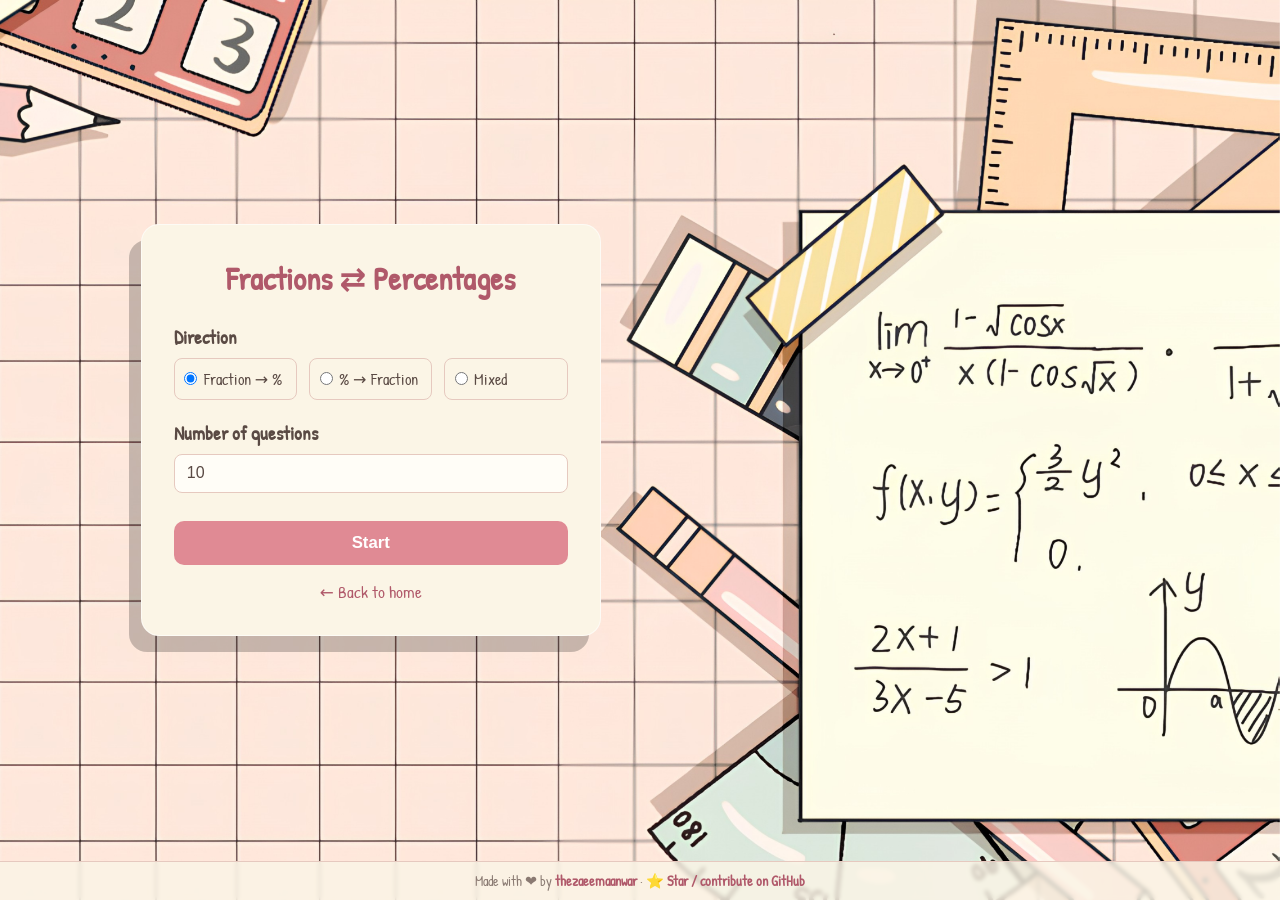
==== fractions.html @ 457f9756 "FEAT: Added percentage <-> fractions functionality" ====
<!doctype html>
<html lang="en">
	<head>
		<meta charset="UTF-8" />
		<meta name="viewport" content="width=device-width, initial-scale=1.0" />
		<title>Fractions ⇄ Percentages</title>
		<link rel="stylesheet" href="global.css" />
		<link rel="stylesheet" href="fractions.css" />
		<link rel="preconnect" href="https://fonts.googleapis.com" />
		<link rel="preconnect" href="https://fonts.gstatic.com" crossorigin />
		<link href="https://fonts.googleapis.com/css2?family=Patrick+Hand&display=swap" rel="stylesheet" />
	</head>
	<body>
		<div class="container">
			<!-- Settings screen -->
			<section id="settings-screen" class="screen">
				<h1>Fractions ⇄ Percentages</h1>

				<div class="field">
					<label>Direction</label>
					<div class="mode-options">
						<label class="mode-option">
							<input type="radio" name="direction" value="toPercent" checked />
							Fraction → %
						</label>
						<label class="mode-option">
							<input type="radio" name="direction" value="toFraction" />
							% → Fraction
						</label>
						<label class="mode-option">
							<input type="radio" name="direction" value="mixed" />
							Mixed
						</label>
					</div>
				</div>

				<div class="field">
					<label for="num-questions">Number of questions</label>
					<input type="number" id="num-questions" min="1" max="100" value="10" />
				</div>

				<p id="settings-error" class="error" hidden></p>

				<button type="button" id="start-btn" class="primary">Start</button>

				<a href="index.html" class="nav-link">← Back to home</a>
			</section>

			<!-- Quiz screen -->
			<section id="quiz-screen" class="screen" hidden>
				<div class="quiz-header">
					<span id="progress">Question 1 / 10</span>
				</div>

				<div id="question" class="question">1/2 = ? %</div>

				<input type="text" id="answer" class="answer" autocomplete="off" placeholder="Answer" />

				<p id="hint" class="hint"></p>

				<button type="button" id="next-btn" class="primary">Next</button>
			</section>

			<!-- Results screen -->
			<section id="results-screen" class="screen" hidden>
				<h1>Results</h1>
				<p id="score" class="score">You scored 0 / 0</p>
				<ul id="review-list" class="review-list"></ul>
				<button type="button" id="restart-btn" class="primary">Play again</button>
				<a href="index.html" class="nav-link">← Back to home</a>
			</section>
		</div>

		<footer class="footer">
			Made with ❤️ by
			<a href="https://github.com/thezaeemaanwar" target="_blank" rel="noopener">thezaeemaanwar</a>
			· <a href="https://github.com/thezaeemaanwar/multiplication-practice" target="_blank" rel="noopener">⭐ Star / contribute on GitHub</a>
		</footer>

		<script src="fractions.js"></script>
	</body>
</html>
---- global.css ----
/* ============================================================
   Global styles — shared by every page.
   Page-specific rules live in multiplication.css / fractions.css.
   Each page sets its own body background-image on top of this.
   ============================================================ */

:root {
	/* Brand — soft blue, matching the grid-paper background */
	--color-primary: #7fb0cc;
	--color-primary-hover: #6499b9;
	--color-primary-dark: #3f6a86;
	--color-primary-light: #dce9f1;
	--color-primary-ring: rgba(127, 176, 204, 0.35);

	/* Accent — coral/salmon, matching the calculator */
	--color-accent: #e89b96;
	--color-accent-dark: #c9615b;

	/* Neutrals — cream paper on a powder-blue grid */
	--color-bg: #bcd6e4;
	--color-surface: #fbf5e6;
	--color-text: #4a4038;
	--color-secondary: #7a7168;
	--color-border: #b9cdd8;
	--color-on-primary: #ffffff;

	/* Feedback */
	--color-error: #c9615b;
	--color-success-bg: #dceee4;
	--color-wrong-bg: #f7deda;
	--color-danger-bg: #f7deda;

	/* Effects */
	--shadow-card: -12px 16px rgba(0, 0, 0, 0.22);
}

* {
	box-sizing: border-box;
}

body {
	margin: 0;
	min-height: 100vh;
	display: flex;
	align-items: center;
	justify-content: center;
	font-family:
		"Patrick Hand",
		cursive,
		system-ui,
		-apple-system,
		"Segoe UI",
		Roboto,
		sans-serif !important;
	background-color: var(--color-bg);
	background-position: center;
	background-size: cover;
	background-repeat: no-repeat;
	background-attachment: fixed;
	color: var(--color-text);
	padding: 1rem 1rem 3.5rem;
}

.container {
	width: 100%;
	max-width: 460px;
	background: var(--color-surface);
	border: 1px solid rgba(255, 255, 255, 0.6);
	border-radius: 18px;
	box-shadow: var(--shadow-card);
	padding: 2rem;
}

h1 {
	margin: 0 0 1.5rem;
	font-size: 2rem;
	text-align: center;
	color: var(--color-primary-dark);
}

/* ---- Form fields ---- */
.field {
	margin-bottom: 1.25rem;
}

.field > label {
	display: block;
	font-size: 1.2rem;
	font-weight: 600;
	margin-bottom: 0.5rem;
}

input[type="number"] {
	width: 100%;
	padding: 0.6rem 0.75rem;
	font-size: 1rem;
	color: var(--color-text);
	background: #fffdf7;
	border: 1px solid var(--color-border);
	border-radius: 8px;
}

input[type="number"]:focus {
	outline: none;
	border-color: var(--color-primary);
	box-shadow: 0 0 0 3px var(--color-primary-ring);
}

.mode-options {
	display: flex;
	gap: 0.75rem;
}

.mode-option {
	flex: 1;
	display: flex;
	align-items: center;
	gap: 0.4rem;
	padding: 0.55rem 0.6rem;
	border: 1px solid var(--color-border);
	border-radius: 8px;
	cursor: pointer;
	font-size: 1rem;
}

.mode-option input {
	margin: 0;
}

/* ---- Buttons & links ---- */
.link-btn {
	background: none;
	border: none;
	color: var(--color-primary);
	cursor: pointer;
	padding: 0;
	font-size: 1rem;
}

.link-btn:hover {
	text-decoration: underline;
}

.primary {
	width: 100%;
	padding: 0.75rem;
	font-size: 1.05rem;
	font-weight: 600;
	color: var(--color-on-primary);
	background: var(--color-primary);
	border: none;
	border-radius: 10px;
	cursor: pointer;
	margin-top: 0.5rem;
}

.primary:hover {
	background: var(--color-primary-hover);
}

.primary.compact {
	width: auto;
	margin-top: 0;
	padding: 0.6rem 1.1rem;
	white-space: nowrap;
}

.nav-link {
	display: block;
	text-align: center;
	margin-top: 1rem;
	color: var(--color-primary-dark);
	font-size: 1.05rem;
	text-decoration: none;
}

.nav-link:hover {
	text-decoration: underline;
}

.error {
	color: var(--color-error);
	margin: 0 0 1rem;
	font-size: 1rem;
}

.hint {
	margin: 0.6rem 0 0;
	text-align: center;
	font-size: 0.95rem;
	color: var(--color-secondary);
}

/* ---- Quiz (shared by multiplication & fractions) ---- */
.quiz-header {
	display: flex;
	justify-content: space-between;
	align-items: center;
	margin-bottom: 1.5rem;
	color: var(--color-secondary);
	font-weight: 600;
}

.question {
	font-size: 3rem;
	font-weight: 700;
	text-align: center;
	margin: 1rem 0 1.5rem;
	color: var(--color-primary-dark);
}

.answer {
	font-size: 1.5rem;
	text-align: center;
}

/* ---- Results (shared) ---- */
.score {
	text-align: center;
	font-size: 1.25rem;
	font-weight: 600;
	margin-bottom: 1.5rem;
}

.review-list {
	list-style: none;
	padding: 0;
	margin: 0 0 1.5rem;
	max-height: 320px;
	overflow-y: auto;
}

.review-list li {
	display: flex;
	justify-content: space-between;
	padding: 0.5rem 0.75rem;
	border-radius: 8px;
	margin-bottom: 0.4rem;
	font-size: 0.95rem;
}

.review-list li.correct {
	background: var(--color-success-bg);
}

.review-list li.wrong {
	background: var(--color-wrong-bg);
}

.review-list .given {
	font-weight: 600;
}

/* ---- Footer (shared) — fixed to the bottom of the page ---- */
.footer {
	position: fixed;
	left: 0;
	right: 0;
	bottom: 0;
	z-index: 10;
	text-align: center;
	padding: 0.55rem 1rem;
	font-size: 0.9rem;
	line-height: 1.4;
	color: var(--color-secondary);
	background: rgba(251, 245, 230, 0.82);
	border-top: 1px solid var(--color-border);
	backdrop-filter: blur(2px);
}

.footer a {
	color: var(--color-primary-dark);
	text-decoration: none;
	font-weight: 600;
}

.footer a:hover {
	text-decoration: underline;
}
---- fractions.css ----
/* ============================================================
   Fractions ⇄ Percentages page (fractions.html).
   Loaded alongside global.css.
   ============================================================ */

/* Palette to match background-3.jpg — blush grid, pink calculator, mint. */
:root {
	--color-primary: #e08a94;
	--color-primary-hover: #d0737f;
	--color-primary-dark: #b0596a;
	--color-primary-light: #f6dde1;
	--color-primary-ring: rgba(224, 138, 148, 0.4);

	--color-accent: #9fccbf;
	--color-accent-dark: #5f9c8b;

	--color-bg: #f6ded4;
	--color-text: #5a4a44;
	--color-secondary: #8a7a72;
	--color-border: #e6c9bf;

	--color-error: #c25f59;
	--color-success-bg: #dceee4;
	--color-wrong-bg: #f7dcd8;
	--color-danger-bg: #f7dcd8;
}

body {
	background-image: url("background-3.png");
	background-position: right;
	justify-content: start;
}

.container {
	margin-left: 10%;
}

/* Text answer box (fractions accept input like "1/2") */
input[type="text"].answer {
	width: 100%;
	padding: 0.6rem 0.75rem;
	color: var(--color-text);
	background: #fffdf7;
	border: 1px solid var(--color-border);
	border-radius: 8px;
}

input[type="text"].answer:focus {
	outline: none;
	border-color: var(--color-primary);
	box-shadow: 0 0 0 3px var(--color-primary-ring);
}
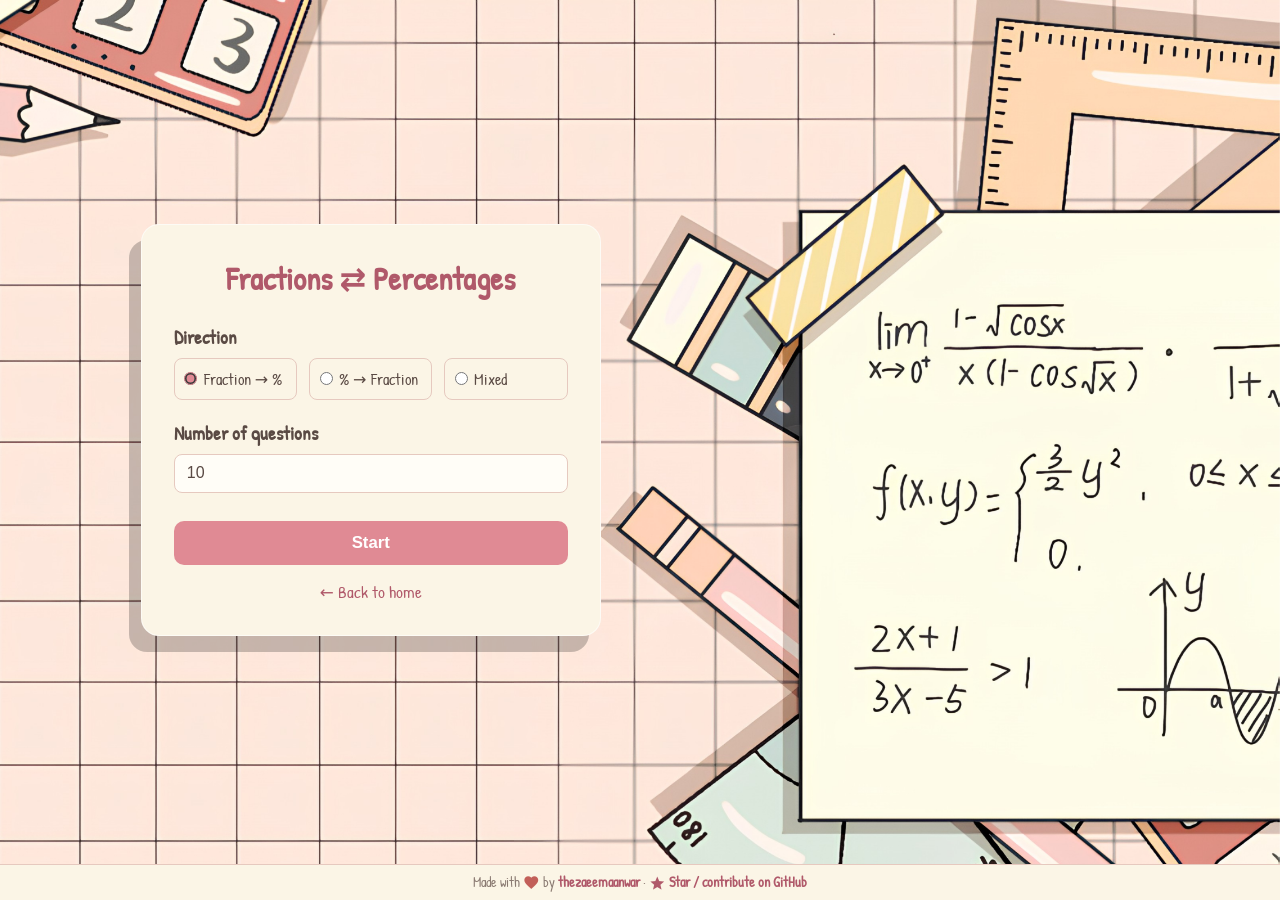
==== commit ea659eb6: "STYLE: Added material icons" ====
--- a/fractions.html
+++ b/fractions.html
@@ -9,6 +9,7 @@
 		<link rel="preconnect" href="https://fonts.googleapis.com" />
 		<link rel="preconnect" href="https://fonts.gstatic.com" crossorigin />
 		<link href="https://fonts.googleapis.com/css2?family=Patrick+Hand&display=swap" rel="stylesheet" />
+		<link href="https://fonts.googleapis.com/css2?family=Material+Symbols+Outlined:opsz,wght,FILL,GRAD@20..48,100..700,0..1,-50..200&display=swap" rel="stylesheet" />
 	</head>
 	<body>
 		<div class="container">
@@ -72,9 +73,9 @@
 		</div>
 
 		<footer class="footer">
-			Made with ❤️ by
+			Made with <span class="material-symbols-outlined filled heart">favorite</span> by
 			<a href="https://github.com/thezaeemaanwar" target="_blank" rel="noopener">thezaeemaanwar</a>
-			· <a href="https://github.com/thezaeemaanwar/multiplication-practice" target="_blank" rel="noopener">⭐ Star / contribute on GitHub</a>
+			· <a href="https://github.com/thezaeemaanwar/multiplication-practice" target="_blank" rel="noopener"><span class="material-symbols-outlined filled">star</span> Star / contribute on GitHub</a>
 		</footer>
 
 		<script src="fractions.js"></script>
--- a/global.css
+++ b/global.css
@@ -36,6 +36,35 @@
 
 * {
 	box-sizing: border-box;
+}
+
+/* ---- Google Material Symbols ---- */
+.material-symbols-outlined {
+	font-family: "Material Symbols Outlined" !important;
+	font-weight: normal;
+	font-style: normal;
+	line-height: 1;
+	letter-spacing: normal;
+	text-transform: none;
+	display: inline-block;
+	white-space: nowrap;
+	word-wrap: normal;
+	direction: ltr;
+	font-size: 1.25em;
+	vertical-align: -0.22em;
+	font-variation-settings:
+		"FILL" 0,
+		"wght" 400,
+		"GRAD" 0,
+		"opsz" 24;
+}
+
+.material-symbols-outlined.filled {
+	font-variation-settings:
+		"FILL" 1,
+		"wght" 400,
+		"GRAD" 0,
+		"opsz" 24;
 }
 
 body {
@@ -90,6 +119,12 @@
 	margin-bottom: 0.5rem;
 }
 
+/* Radios & checkboxes follow each page's theme via accent-color. */
+input[type="radio"],
+input[type="checkbox"] {
+	accent-color: var(--color-primary);
+}
+
 input[type="number"] {
 	width: 100%;
 	padding: 0.6rem 0.75rem;
@@ -251,6 +286,12 @@
 	font-weight: 600;
 }
 
+.review-list li.correct .material-symbols-outlined {
+	color: var(--color-primary-dark);
+	font-size: 1.3rem;
+	vertical-align: -0.28em;
+}
+
 /* ---- Footer (shared) — fixed to the bottom of the page ---- */
 .footer {
 	position: fixed;
@@ -261,9 +302,9 @@
 	text-align: center;
 	padding: 0.55rem 1rem;
 	font-size: 0.9rem;
-	line-height: 1.4;
+	line-height: 1.2;
 	color: var(--color-secondary);
-	background: rgba(251, 245, 230, 0.82);
+	background: rgba(251, 245, 230);
 	border-top: 1px solid var(--color-border);
 	backdrop-filter: blur(2px);
 }
@@ -277,3 +318,12 @@
 .footer a:hover {
 	text-decoration: underline;
 }
+
+.footer .material-symbols-outlined {
+	font-size: 1.15em;
+	vertical-align: -0.2em;
+}
+
+.footer .heart {
+	color: var(--color-error);
+}
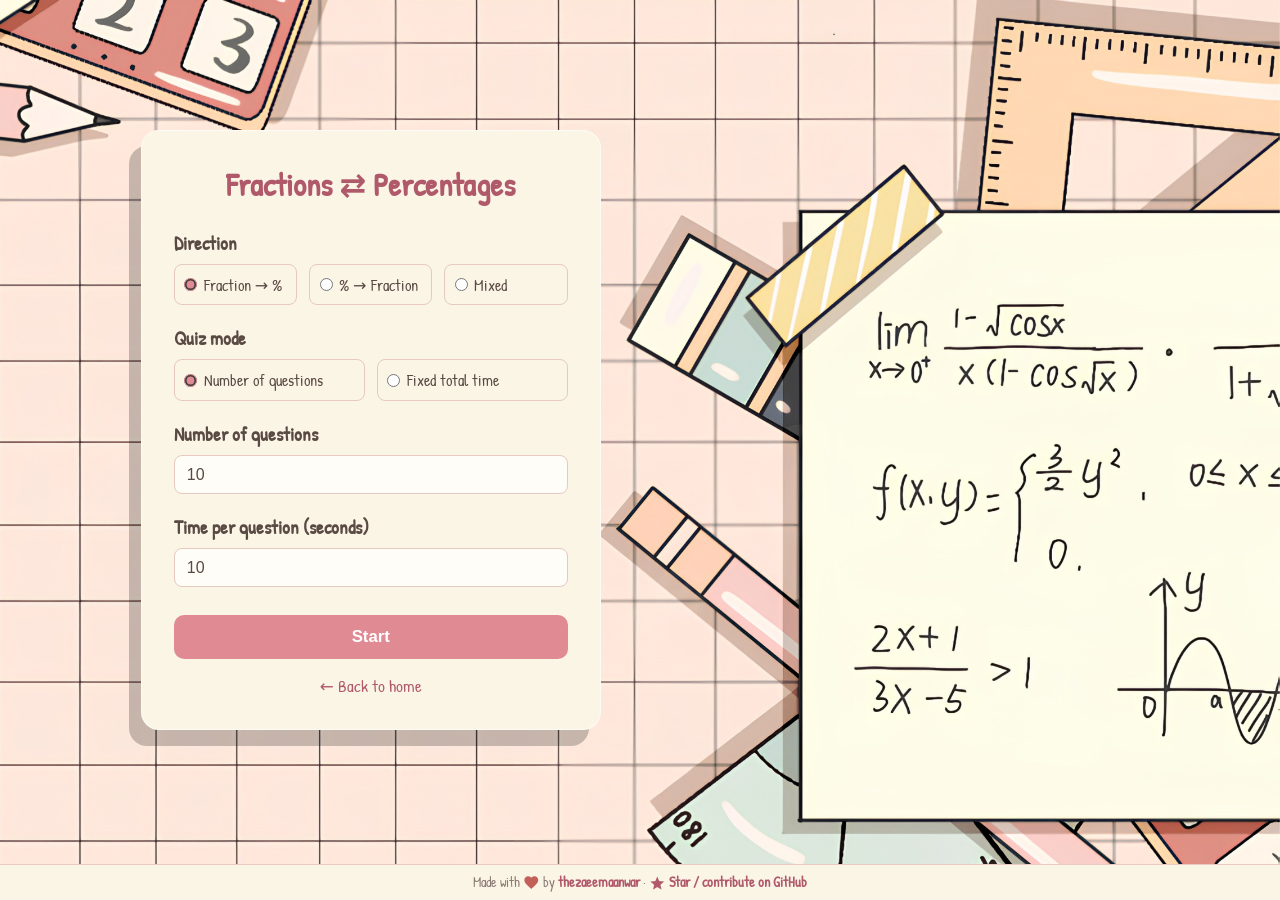
==== commit 5b176be3: "FEAT: Added timer to fractions and percentages section" ====
--- a/fractions.html
+++ b/fractions.html
@@ -3,7 +3,42 @@
 	<head>
 		<meta charset="UTF-8" />
 		<meta name="viewport" content="width=device-width, initial-scale=1.0" />
-		<title>Fractions ⇄ Percentages</title>
+		<title>Fractions to Percentages Practice — Free Conversion Trainer</title>
+
+		<!-- SEO -->
+		<meta
+			name="description"
+			content="Practice converting common fractions to percentages and back (e.g. 1/2 = 50%). Answers accept shortened decimals without rounding. Free, no sign-up, works on any device."
+		/>
+		<meta
+			name="keywords"
+			content="fractions to percentages, percentage to fraction, fraction percentage conversion, common fractions, percentage practice, convert fractions, math practice, fraction decimal percent"
+		/>
+		<meta name="author" content="thezaeemaanwar" />
+		<meta name="robots" content="index, follow" />
+		<meta name="theme-color" content="#e08a94" />
+		<link rel="canonical" href="https://thezaeemaanwar.github.io/multiplication-practice/fractions.html" />
+
+		<!-- Open Graph -->
+		<meta property="og:type" content="website" />
+		<meta property="og:site_name" content="Math Practice" />
+		<meta property="og:title" content="Fractions to Percentages Practice — Free Conversion Trainer" />
+		<meta
+			property="og:description"
+			content="Convert common fractions to percentages and back (e.g. 1/2 = 50%). Answers accept shortened decimals without rounding."
+		/>
+		<meta property="og:url" content="https://thezaeemaanwar.github.io/multiplication-practice/fractions.html" />
+		<meta property="og:image" content="https://thezaeemaanwar.github.io/multiplication-practice/background-3.png" />
+
+		<!-- Twitter -->
+		<meta name="twitter:card" content="summary_large_image" />
+		<meta name="twitter:title" content="Fractions to Percentages Practice — Free Conversion Trainer" />
+		<meta
+			name="twitter:description"
+			content="Convert common fractions to percentages and back (e.g. 1/2 = 50%). Free, no sign-up."
+		/>
+		<meta name="twitter:image" content="https://thezaeemaanwar.github.io/multiplication-practice/background-3.png" />
+
 		<link rel="stylesheet" href="global.css" />
 		<link rel="stylesheet" href="fractions.css" />
 		<link rel="preconnect" href="https://fonts.googleapis.com" />
@@ -36,8 +71,39 @@
 				</div>
 
 				<div class="field">
-					<label for="num-questions">Number of questions</label>
-					<input type="number" id="num-questions" min="1" max="100" value="10" />
+					<label>Quiz mode</label>
+					<div class="mode-options">
+						<label class="mode-option">
+							<input type="radio" name="mode" value="questions" checked />
+							Number of questions
+						</label>
+						<label class="mode-option">
+							<input type="radio" name="mode" value="time" />
+							Fixed total time
+						</label>
+					</div>
+				</div>
+
+				<!-- Questions mode settings -->
+				<div id="questions-settings">
+					<div class="field">
+						<label for="num-questions">Number of questions</label>
+						<input type="number" id="num-questions" min="1" max="100" value="10" />
+					</div>
+				</div>
+
+				<!-- Time mode settings -->
+				<div id="time-settings" hidden>
+					<div class="field">
+						<label for="total-time">Total time (minutes)</label>
+						<input type="number" id="total-time" min="1" max="120" value="10" />
+					</div>
+				</div>
+
+				<!-- Shared: applies to both modes -->
+				<div class="field">
+					<label for="time-per-question">Time per question (seconds)</label>
+					<input type="number" id="time-per-question" min="1" max="120" value="10" />
 				</div>
 
 				<p id="settings-error" class="error" hidden></p>
@@ -51,6 +117,10 @@
 			<section id="quiz-screen" class="screen" hidden>
 				<div class="quiz-header">
 					<span id="progress">Question 1 / 10</span>
+					<div class="timers">
+						<span id="total-timer" class="timer total" hidden>10:00</span>
+						<span id="timer" class="timer">10</span>
+					</div>
 				</div>
 
 				<div id="question" class="question">1/2 = ? %</div>
@@ -60,6 +130,8 @@
 				<p id="hint" class="hint"></p>
 
 				<button type="button" id="next-btn" class="primary">Next</button>
+
+				<a href="index.html" class="nav-link">← Back to home</a>
 			</section>
 
 			<!-- Results screen -->
--- a/global.css
+++ b/global.css
@@ -236,6 +236,31 @@
 	font-weight: 600;
 }
 
+.timers {
+	display: flex;
+	align-items: center;
+	gap: 0.5rem;
+}
+
+.timer {
+	min-width: 2.5rem;
+	text-align: center;
+	padding: 0.25rem 0.6rem;
+	border-radius: 999px;
+	background: var(--color-primary-light);
+	color: var(--color-primary-dark);
+}
+
+.timer.total {
+	background: var(--color-accent);
+	color: #ffffff;
+}
+
+.timer.low {
+	background: var(--color-danger-bg);
+	color: var(--color-error);
+}
+
 .question {
 	font-size: 3rem;
 	font-weight: 700;
